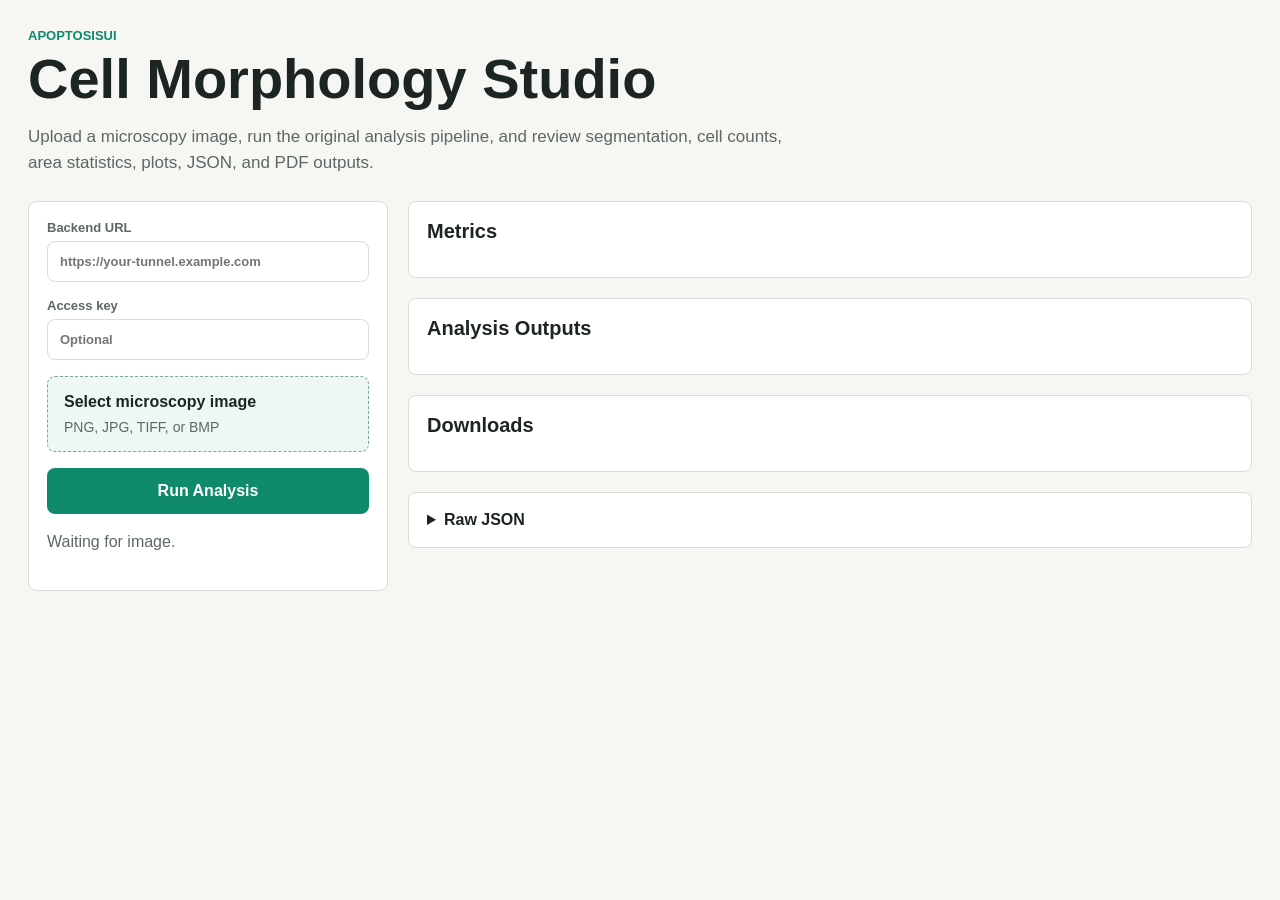
==== frontend/index.html @ d19f9594 "Add hybrid FastAPI web frontend" ====
<!doctype html>
<html lang="en">
  <head>
    <meta charset="utf-8" />
    <meta name="viewport" content="width=device-width, initial-scale=1" />
    <title>Cell Morphology Studio</title>
    <link rel="stylesheet" href="./styles.css" />
  </head>
  <body>
    <main class="shell">
      <section class="intro">
        <p class="eyebrow">ApoptosisUI</p>
        <h1>Cell Morphology Studio</h1>
        <p class="lead">
          Upload a microscopy image, run the original analysis pipeline, and review segmentation, cell counts, area
          statistics, plots, JSON, and PDF outputs.
        </p>
      </section>

      <section class="workspace">
        <aside class="controls">
          <label class="field">
            <span>Backend URL</span>
            <input id="apiBaseInput" type="url" placeholder="https://your-tunnel.example.com" />
          </label>

          <label class="field">
            <span>Access key</span>
            <input id="apiKeyInput" type="password" placeholder="Optional" />
          </label>

          <label class="upload" for="imageInput">
            <span class="upload-title">Select microscopy image</span>
            <span id="fileName">PNG, JPG, TIFF, or BMP</span>
            <input id="imageInput" type="file" accept=".png,.jpg,.jpeg,.tif,.tiff,.bmp,image/*" />
          </label>

          <button id="runButton" type="button">Run Analysis</button>
          <p id="statusText" class="status">Waiting for image.</p>
        </aside>

        <section class="results">
          <div class="summary">
            <h2>Metrics</h2>
            <div id="metricsGrid" class="metrics-grid"></div>
          </div>

          <div class="output-section">
            <h2>Analysis Outputs</h2>
            <div id="gallery" class="gallery"></div>
          </div>

          <div class="output-section">
            <h2>Downloads</h2>
            <div id="downloads" class="downloads"></div>
          </div>

          <details class="raw-json">
            <summary>Raw JSON</summary>
            <pre id="jsonOutput">{}</pre>
          </details>
        </section>
      </section>
    </main>

    <script src="./app.js"></script>
  </body>
</html>
---- frontend/styles.css ----
:root {
  color-scheme: light;
  --bg: #f6f7f3;
  --ink: #1d2522;
  --muted: #5c6863;
  --line: #d7ded8;
  --panel: #ffffff;
  --accent: #0f8a6a;
  --accent-strong: #0b6a52;
  --warn: #b42318;
}

* {
  box-sizing: border-box;
}

body {
  margin: 0;
  background: var(--bg);
  color: var(--ink);
  font-family: Arial, Helvetica, sans-serif;
}

button,
input {
  font: inherit;
}

.shell {
  width: min(1440px, 100%);
  margin: 0 auto;
  padding: 28px;
}

.intro {
  margin-bottom: 24px;
}

.eyebrow {
  margin: 0 0 8px;
  color: var(--accent);
  font-size: 13px;
  font-weight: 700;
  letter-spacing: 0;
  text-transform: uppercase;
}

h1,
h2 {
  margin: 0;
}

h1 {
  font-size: clamp(32px, 5vw, 56px);
  line-height: 1;
}

h2 {
  font-size: 20px;
}

.lead {
  max-width: 760px;
  color: var(--muted);
  font-size: 17px;
  line-height: 1.55;
}

.workspace {
  display: grid;
  grid-template-columns: minmax(280px, 360px) 1fr;
  gap: 20px;
  align-items: start;
}

.controls,
.summary,
.output-section,
.raw-json {
  background: var(--panel);
  border: 1px solid var(--line);
  border-radius: 8px;
}

.controls {
  position: sticky;
  top: 20px;
  display: grid;
  gap: 16px;
  padding: 18px;
}

.field {
  display: grid;
  gap: 6px;
  color: var(--muted);
  font-size: 13px;
  font-weight: 700;
}

.field input {
  width: 100%;
  border: 1px solid var(--line);
  border-radius: 8px;
  padding: 12px;
  color: var(--ink);
}

.upload {
  display: grid;
  gap: 8px;
  border: 1px dashed #7ba996;
  border-radius: 8px;
  padding: 16px;
  background: #eef7f2;
  cursor: pointer;
}

.upload-title {
  color: var(--ink);
  font-weight: 700;
}

#fileName {
  color: var(--muted);
  font-size: 14px;
  overflow-wrap: anywhere;
}

.upload input {
  display: none;
}

#runButton {
  min-height: 46px;
  border: 0;
  border-radius: 8px;
  background: var(--accent);
  color: #ffffff;
  font-weight: 700;
  cursor: pointer;
}

#runButton:disabled {
  cursor: wait;
  opacity: 0.65;
}

.status {
  min-height: 42px;
  margin: 0;
  color: var(--muted);
  line-height: 1.45;
}

.status.error {
  color: var(--warn);
}

.results {
  display: grid;
  gap: 20px;
}

.summary,
.output-section,
.raw-json {
  padding: 18px;
}

.metrics-grid {
  display: grid;
  grid-template-columns: repeat(4, minmax(150px, 1fr));
  gap: 12px;
  margin-top: 16px;
}

.metric {
  min-height: 88px;
  border: 1px solid var(--line);
  border-radius: 8px;
  padding: 12px;
  background: #fbfcfa;
}

.metric span {
  display: block;
  color: var(--muted);
  font-size: 13px;
}

.metric strong {
  display: block;
  margin-top: 8px;
  font-size: 22px;
  overflow-wrap: anywhere;
}

.gallery {
  display: grid;
  grid-template-columns: repeat(2, minmax(240px, 1fr));
  gap: 16px;
  margin-top: 16px;
}

.image-card {
  border: 1px solid var(--line);
  border-radius: 8px;
  overflow: hidden;
  background: #0f1513;
}

.image-card img {
  display: block;
  width: 100%;
  aspect-ratio: 4 / 3;
  object-fit: contain;
  background: #0f1513;
}

.image-card p {
  margin: 0;
  padding: 10px 12px;
  background: #ffffff;
  color: var(--ink);
  font-weight: 700;
}

.downloads {
  display: flex;
  flex-wrap: wrap;
  gap: 10px;
  margin-top: 16px;
}

.downloads a {
  border-radius: 8px;
  padding: 10px 12px;
  background: #e6f2ed;
  color: var(--accent-strong);
  font-weight: 700;
  text-decoration: none;
}

.raw-json summary {
  cursor: pointer;
  font-weight: 700;
}

pre {
  max-height: 420px;
  overflow: auto;
  border-radius: 8px;
  padding: 14px;
  background: #111816;
  color: #e7f4ef;
  white-space: pre-wrap;
}

@media (max-width: 980px) {
  .shell {
    padding: 18px;
  }

  .workspace {
    grid-template-columns: 1fr;
  }

  .controls {
    position: static;
  }

  .metrics-grid,
  .gallery {
    grid-template-columns: 1fr;
  }
}
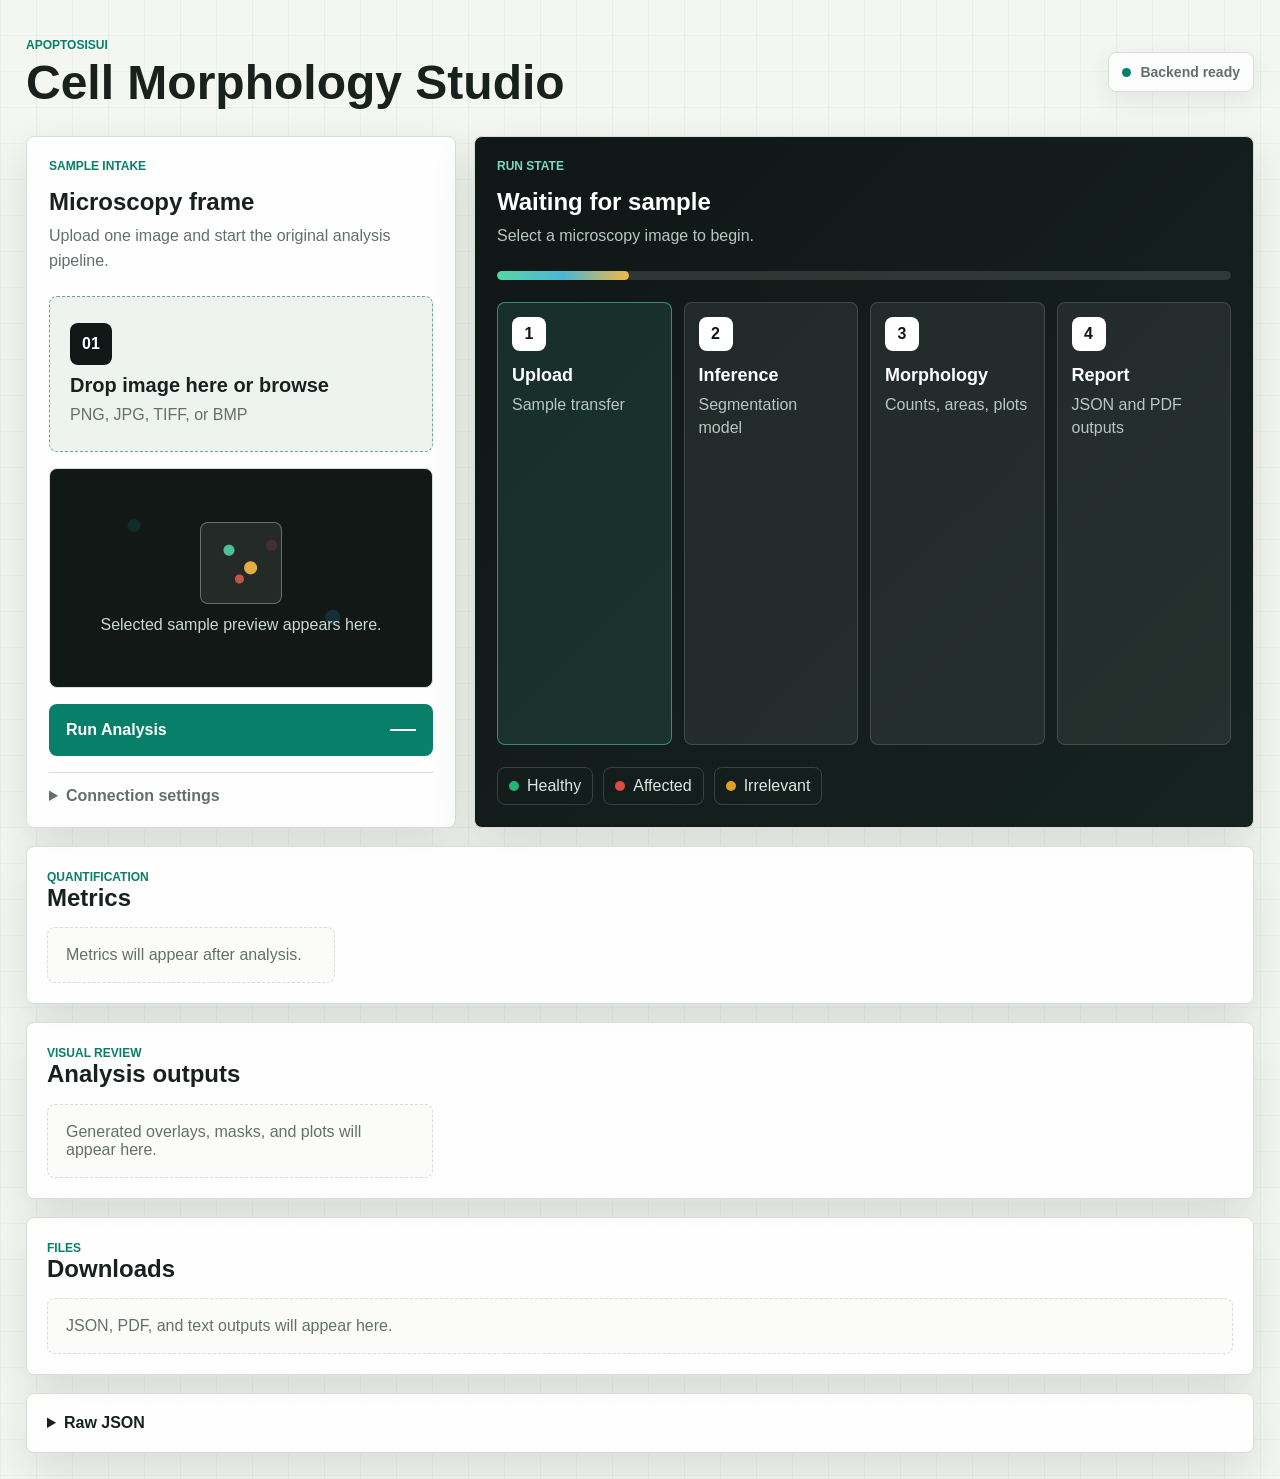
==== commit 0f287624: "Polish analysis web interface" ====
--- a/frontend/index.html
+++ b/frontend/index.html
@@ -7,59 +7,150 @@
     <link rel="stylesheet" href="./styles.css" />
   </head>
   <body>
-    <main class="shell">
-      <section class="intro">
-        <p class="eyebrow">ApoptosisUI</p>
-        <h1>Cell Morphology Studio</h1>
-        <p class="lead">
-          Upload a microscopy image, run the original analysis pipeline, and review segmentation, cell counts, area
-          statistics, plots, JSON, and PDF outputs.
-        </p>
+    <main class="app-shell">
+      <header class="topbar">
+        <div>
+          <p class="eyebrow">ApoptosisUI</p>
+          <h1>Cell Morphology Studio</h1>
+        </div>
+        <div class="system-pill">
+          <span class="pulse-dot"></span>
+          <span id="systemState">Backend ready</span>
+        </div>
+      </header>
+
+      <section class="analysis-board">
+        <section class="intake-panel">
+          <div class="panel-heading">
+            <span class="section-kicker">Sample intake</span>
+            <h2>Microscopy frame</h2>
+            <p>Upload one image and start the original analysis pipeline.</p>
+          </div>
+
+          <label class="upload-zone" id="dropZone" for="imageInput">
+            <input id="imageInput" type="file" accept=".png,.jpg,.jpeg,.tif,.tiff,.bmp,image/*" />
+            <span class="upload-mark">01</span>
+            <span class="upload-title">Drop image here or browse</span>
+            <span id="fileName" class="upload-detail">PNG, JPG, TIFF, or BMP</span>
+          </label>
+
+          <div class="preview-frame" id="previewFrame">
+            <img id="previewImage" alt="Selected microscopy preview" />
+            <div class="preview-empty" id="previewEmpty">
+              <span></span>
+              <p>Selected sample preview appears here.</p>
+            </div>
+          </div>
+
+          <button id="runButton" class="primary-action" type="button">
+            <span>Run Analysis</span>
+            <i></i>
+          </button>
+
+          <details class="connection-settings">
+            <summary>Connection settings</summary>
+            <label class="field">
+              <span>Backend URL</span>
+              <input id="apiBaseInput" type="url" placeholder="https://your-backend.example.com" />
+            </label>
+            <label class="field">
+              <span>Access key</span>
+              <input id="apiKeyInput" type="password" placeholder="Optional" />
+            </label>
+          </details>
+        </section>
+
+        <section class="run-panel">
+          <div class="panel-heading">
+            <span class="section-kicker">Run state</span>
+            <h2 id="runTitle">Waiting for sample</h2>
+            <p id="statusText" class="status">Select a microscopy image to begin.</p>
+          </div>
+
+          <div class="progress-shell" aria-hidden="true">
+            <div id="progressBar" class="progress-bar"></div>
+          </div>
+
+          <div class="pipeline-list">
+            <div class="pipeline-step active">
+              <span>1</span>
+              <div>
+                <strong>Upload</strong>
+                <p>Sample transfer</p>
+              </div>
+            </div>
+            <div class="pipeline-step">
+              <span>2</span>
+              <div>
+                <strong>Inference</strong>
+                <p>Segmentation model</p>
+              </div>
+            </div>
+            <div class="pipeline-step">
+              <span>3</span>
+              <div>
+                <strong>Morphology</strong>
+                <p>Counts, areas, plots</p>
+              </div>
+            </div>
+            <div class="pipeline-step">
+              <span>4</span>
+              <div>
+                <strong>Report</strong>
+                <p>JSON and PDF outputs</p>
+              </div>
+            </div>
+          </div>
+
+          <div class="class-legend">
+            <span><i class="healthy"></i>Healthy</span>
+            <span><i class="affected"></i>Affected</span>
+            <span><i class="irrelevant"></i>Irrelevant</span>
+          </div>
+        </section>
       </section>
 
-      <section class="workspace">
-        <aside class="controls">
-          <label class="field">
-            <span>Backend URL</span>
-            <input id="apiBaseInput" type="url" placeholder="https://your-tunnel.example.com" />
-          </label>
+      <section class="results-area">
+        <section class="summary result-panel">
+          <div class="section-row">
+            <div>
+              <span class="section-kicker">Quantification</span>
+              <h2>Metrics</h2>
+            </div>
+          </div>
+          <div id="metricsGrid" class="metrics-grid">
+            <div class="empty-state">Metrics will appear after analysis.</div>
+          </div>
+        </section>
 
-          <label class="field">
-            <span>Access key</span>
-            <input id="apiKeyInput" type="password" placeholder="Optional" />
-          </label>
+        <section class="output-section result-panel">
+          <div class="section-row">
+            <div>
+              <span class="section-kicker">Visual review</span>
+              <h2>Analysis outputs</h2>
+            </div>
+          </div>
+          <div id="gallery" class="gallery">
+            <div class="empty-state">Generated overlays, masks, and plots will appear here.</div>
+          </div>
+        </section>
 
-          <label class="upload" for="imageInput">
-            <span class="upload-title">Select microscopy image</span>
-            <span id="fileName">PNG, JPG, TIFF, or BMP</span>
-            <input id="imageInput" type="file" accept=".png,.jpg,.jpeg,.tif,.tiff,.bmp,image/*" />
-          </label>
+        <section class="output-section result-panel">
+          <div class="section-row">
+            <div>
+              <span class="section-kicker">Files</span>
+              <h2>Downloads</h2>
+            </div>
+          </div>
+          <div id="downloads" class="downloads">
+            <div class="empty-state">JSON, PDF, and text outputs will appear here.</div>
+          </div>
+        </section>
 
-          <button id="runButton" type="button">Run Analysis</button>
-          <p id="statusText" class="status">Waiting for image.</p>
-        </aside>
-
-        <section class="results">
-          <div class="summary">
-            <h2>Metrics</h2>
-            <div id="metricsGrid" class="metrics-grid"></div>
-          </div>
-
-          <div class="output-section">
-            <h2>Analysis Outputs</h2>
-            <div id="gallery" class="gallery"></div>
-          </div>
-
-          <div class="output-section">
-            <h2>Downloads</h2>
-            <div id="downloads" class="downloads"></div>
-          </div>
-
-          <details class="raw-json">
-            <summary>Raw JSON</summary>
-            <pre id="jsonOutput">{}</pre>
-          </details>
-        </section>
+        <details class="raw-json result-panel">
+          <summary>Raw JSON</summary>
+          <pre id="jsonOutput">{}</pre>
+        </details>
       </section>
     </main>
 
--- a/frontend/styles.css
+++ b/frontend/styles.css
@@ -1,22 +1,35 @@
 :root {
   color-scheme: light;
-  --bg: #f6f7f3;
-  --ink: #1d2522;
-  --muted: #5c6863;
-  --line: #d7ded8;
-  --panel: #ffffff;
-  --accent: #0f8a6a;
-  --accent-strong: #0b6a52;
-  --warn: #b42318;
+  --bg: #f4f6f2;
+  --surface: #ffffff;
+  --surface-soft: #eef3f0;
+  --ink: #18211e;
+  --muted: #637069;
+  --line: #d6ded8;
+  --accent: #087f68;
+  --accent-strong: #075f4f;
+  --cyan: #1589a6;
+  --red: #c53a31;
+  --amber: #c48717;
+  --dark: #101716;
+  --shadow: 0 18px 45px rgba(24, 33, 30, 0.12);
 }
 
 * {
   box-sizing: border-box;
 }
 
+html {
+  min-width: 320px;
+}
+
 body {
   margin: 0;
-  background: var(--bg);
+  background:
+    linear-gradient(90deg, rgba(8, 127, 104, 0.05) 1px, transparent 1px),
+    linear-gradient(0deg, rgba(21, 137, 166, 0.04) 1px, transparent 1px),
+    var(--bg);
+  background-size: 36px 36px;
   color: var(--ink);
   font-family: Arial, Helvetica, sans-serif;
 }
@@ -26,76 +39,282 @@
   font: inherit;
 }
 
-.shell {
-  width: min(1440px, 100%);
+.app-shell {
+  width: min(1480px, 100%);
   margin: 0 auto;
-  padding: 28px;
-}
-
-.intro {
-  margin-bottom: 24px;
-}
-
-.eyebrow {
-  margin: 0 0 8px;
+  padding: 26px;
+}
+
+.topbar {
+  display: flex;
+  min-height: 92px;
+  align-items: center;
+  justify-content: space-between;
+  gap: 18px;
+  margin-bottom: 18px;
+}
+
+.eyebrow,
+.section-kicker {
+  margin: 0 0 7px;
   color: var(--accent);
-  font-size: 13px;
-  font-weight: 700;
+  font-size: 12px;
+  font-weight: 800;
   letter-spacing: 0;
   text-transform: uppercase;
 }
 
 h1,
+h2,
+p {
+  margin: 0;
+}
+
+h1 {
+  font-size: 48px;
+  line-height: 1;
+}
+
 h2 {
-  margin: 0;
-}
-
-h1 {
-  font-size: clamp(32px, 5vw, 56px);
-  line-height: 1;
-}
-
-h2 {
+  font-size: 24px;
+  line-height: 1.1;
+}
+
+.system-pill {
+  display: inline-flex;
+  align-items: center;
+  gap: 9px;
+  border: 1px solid var(--line);
+  border-radius: 8px;
+  padding: 11px 13px;
+  background: rgba(255, 255, 255, 0.84);
+  box-shadow: 0 8px 26px rgba(24, 33, 30, 0.08);
+  color: var(--muted);
+  font-size: 14px;
+  font-weight: 700;
+}
+
+.pulse-dot {
+  width: 9px;
+  height: 9px;
+  border-radius: 999px;
+  background: var(--accent);
+  box-shadow: 0 0 0 0 rgba(8, 127, 104, 0.55);
+  animation: pulse 1.8s infinite;
+}
+
+.analysis-board {
+  display: grid;
+  grid-template-columns: minmax(340px, 430px) 1fr;
+  gap: 18px;
+  align-items: stretch;
+}
+
+.intake-panel,
+.run-panel,
+.result-panel {
+  border: 1px solid var(--line);
+  border-radius: 8px;
+  background: rgba(255, 255, 255, 0.92);
+  box-shadow: var(--shadow);
+}
+
+.intake-panel,
+.run-panel {
+  min-height: 560px;
+  padding: 22px;
+}
+
+.panel-heading {
+  display: grid;
+  gap: 9px;
+}
+
+.panel-heading p,
+.status {
+  color: var(--muted);
+  line-height: 1.55;
+}
+
+.upload-zone {
+  position: relative;
+  display: grid;
+  min-height: 156px;
+  align-content: center;
+  gap: 9px;
+  margin-top: 22px;
+  border: 1px dashed #69a995;
+  border-radius: 8px;
+  padding: 20px;
+  background: var(--surface-soft);
+  cursor: pointer;
+  overflow: hidden;
+  transition: transform 180ms ease, border-color 180ms ease, background 180ms ease;
+}
+
+.upload-zone::after {
+  content: "";
+  position: absolute;
+  inset: auto 0 0;
+  height: 4px;
+  background: linear-gradient(90deg, var(--accent), var(--cyan), var(--amber), var(--red));
+  transform: translateX(-100%);
+  transition: transform 300ms ease;
+}
+
+.upload-zone:hover,
+.upload-zone.dragging {
+  transform: translateY(-2px);
+  border-color: var(--accent);
+  background: #e7f5ef;
+}
+
+.upload-zone:hover::after,
+.upload-zone.dragging::after {
+  transform: translateX(0);
+}
+
+.upload-zone input {
+  display: none;
+}
+
+.upload-mark {
+  display: inline-flex;
+  width: 42px;
+  height: 42px;
+  align-items: center;
+  justify-content: center;
+  border-radius: 8px;
+  background: var(--dark);
+  color: #ffffff;
+  font-weight: 800;
+}
+
+.upload-title {
   font-size: 20px;
-}
-
-.lead {
-  max-width: 760px;
+  font-weight: 800;
+}
+
+.upload-detail {
   color: var(--muted);
-  font-size: 17px;
-  line-height: 1.55;
-}
-
-.workspace {
-  display: grid;
-  grid-template-columns: minmax(280px, 360px) 1fr;
-  gap: 20px;
-  align-items: start;
-}
-
-.controls,
-.summary,
-.output-section,
-.raw-json {
-  background: var(--panel);
+  overflow-wrap: anywhere;
+}
+
+.preview-frame {
+  position: relative;
+  display: grid;
+  min-height: 220px;
+  margin-top: 16px;
   border: 1px solid var(--line);
   border-radius: 8px;
-}
-
-.controls {
-  position: sticky;
-  top: 20px;
-  display: grid;
-  gap: 16px;
+  background:
+    radial-gradient(circle at 22% 26%, rgba(8, 127, 104, 0.2) 0 6px, transparent 7px),
+    radial-gradient(circle at 58% 35%, rgba(197, 58, 49, 0.2) 0 5px, transparent 6px),
+    radial-gradient(circle at 74% 68%, rgba(21, 137, 166, 0.22) 0 7px, transparent 8px),
+    #111816;
+  overflow: hidden;
+}
+
+.preview-frame img {
+  display: none;
+  width: 100%;
+  height: 100%;
+  min-height: 220px;
+  object-fit: contain;
+  background: #111816;
+}
+
+.preview-frame.has-image img {
+  display: block;
+}
+
+.preview-frame.has-image .preview-empty {
+  display: none;
+}
+
+.preview-empty {
+  display: grid;
+  place-items: center;
+  align-content: center;
+  gap: 12px;
   padding: 18px;
+  color: #cbd8d3;
+  text-align: center;
+}
+
+.preview-empty span {
+  width: 82px;
+  height: 82px;
+  border: 1px solid rgba(255, 255, 255, 0.32);
+  border-radius: 8px;
+  background:
+    radial-gradient(circle at 35% 34%, rgba(82, 207, 165, 0.9) 0 5px, transparent 6px),
+    radial-gradient(circle at 62% 56%, rgba(246, 188, 73, 0.9) 0 6px, transparent 7px),
+    radial-gradient(circle at 48% 70%, rgba(239, 92, 81, 0.8) 0 4px, transparent 5px),
+    rgba(255, 255, 255, 0.08);
+}
+
+.primary-action {
+  position: relative;
+  display: flex;
+  width: 100%;
+  min-height: 52px;
+  align-items: center;
+  justify-content: space-between;
+  gap: 12px;
+  margin-top: 16px;
+  border: 0;
+  border-radius: 8px;
+  padding: 0 17px;
+  background: var(--accent);
+  color: #ffffff;
+  font-weight: 800;
+  cursor: pointer;
+  overflow: hidden;
+  transition: transform 160ms ease, background 160ms ease;
+}
+
+.primary-action i {
+  width: 26px;
+  height: 2px;
+  background: #ffffff;
+  transform-origin: right center;
+  transition: transform 180ms ease;
+}
+
+.primary-action:hover {
+  transform: translateY(-1px);
+  background: var(--accent-strong);
+}
+
+.primary-action:hover i {
+  transform: scaleX(1.35);
+}
+
+.primary-action:disabled {
+  cursor: wait;
+  opacity: 0.72;
+}
+
+.connection-settings {
+  margin-top: 16px;
+  border-top: 1px solid var(--line);
+  padding-top: 14px;
+}
+
+.connection-settings summary {
+  cursor: pointer;
+  color: var(--muted);
+  font-weight: 800;
 }
 
 .field {
   display: grid;
   gap: 6px;
+  margin-top: 12px;
   color: var(--muted);
   font-size: 13px;
-  font-weight: 700;
+  font-weight: 800;
 }
 
 .field input {
@@ -106,66 +325,155 @@
   color: var(--ink);
 }
 
-.upload {
-  display: grid;
+.run-panel {
+  display: grid;
+  grid-template-rows: auto auto 1fr auto;
+  gap: 22px;
+  background:
+    linear-gradient(135deg, rgba(16, 23, 22, 0.96), rgba(22, 35, 32, 0.96)),
+    #101716;
+  color: #ffffff;
+}
+
+.run-panel .section-kicker {
+  color: #79d9bd;
+}
+
+.run-panel .panel-heading p,
+.run-panel .status {
+  color: #b8c7c1;
+}
+
+.progress-shell {
+  height: 9px;
+  border-radius: 999px;
+  background: rgba(255, 255, 255, 0.12);
+  overflow: hidden;
+}
+
+.progress-bar {
+  width: 18%;
+  height: 100%;
+  border-radius: inherit;
+  background: linear-gradient(90deg, #55d6a9, #4db6d2, #f3b744);
+  transition: width 400ms ease;
+}
+
+body.is-processing .progress-bar {
+  width: 100%;
+  animation: progressFlow 1.4s ease-in-out infinite;
+}
+
+.pipeline-list {
+  display: grid;
+  grid-template-columns: repeat(4, minmax(120px, 1fr));
+  gap: 12px;
+}
+
+.pipeline-step {
+  min-height: 150px;
+  border: 1px solid rgba(255, 255, 255, 0.14);
+  border-radius: 8px;
+  padding: 14px;
+  background: rgba(255, 255, 255, 0.07);
+  transition: transform 180ms ease, border-color 180ms ease, background 180ms ease;
+}
+
+.pipeline-step.active,
+body.is-processing .pipeline-step {
+  border-color: rgba(85, 214, 169, 0.55);
+  background: rgba(85, 214, 169, 0.12);
+}
+
+body.is-processing .pipeline-step {
+  animation: stepFloat 1.8s ease-in-out infinite;
+}
+
+body.is-processing .pipeline-step:nth-child(2) {
+  animation-delay: 130ms;
+}
+
+body.is-processing .pipeline-step:nth-child(3) {
+  animation-delay: 260ms;
+}
+
+body.is-processing .pipeline-step:nth-child(4) {
+  animation-delay: 390ms;
+}
+
+.pipeline-step span {
+  display: inline-flex;
+  width: 34px;
+  height: 34px;
+  align-items: center;
+  justify-content: center;
+  border-radius: 8px;
+  background: #ffffff;
+  color: var(--dark);
+  font-weight: 900;
+}
+
+.pipeline-step strong {
+  display: block;
+  margin-top: 14px;
+  font-size: 18px;
+}
+
+.pipeline-step p {
+  margin-top: 7px;
+  color: #b8c7c1;
+  line-height: 1.45;
+}
+
+.class-legend {
+  display: flex;
+  flex-wrap: wrap;
+  gap: 10px;
+}
+
+.class-legend span {
+  display: inline-flex;
+  align-items: center;
   gap: 8px;
-  border: 1px dashed #7ba996;
-  border-radius: 8px;
-  padding: 16px;
-  background: #eef7f2;
-  cursor: pointer;
-}
-
-.upload-title {
-  color: var(--ink);
-  font-weight: 700;
-}
-
-#fileName {
-  color: var(--muted);
-  font-size: 14px;
-  overflow-wrap: anywhere;
-}
-
-.upload input {
-  display: none;
-}
-
-#runButton {
-  min-height: 46px;
-  border: 0;
-  border-radius: 8px;
-  background: var(--accent);
-  color: #ffffff;
-  font-weight: 700;
-  cursor: pointer;
-}
-
-#runButton:disabled {
-  cursor: wait;
-  opacity: 0.65;
-}
-
-.status {
-  min-height: 42px;
-  margin: 0;
-  color: var(--muted);
-  line-height: 1.45;
-}
-
-.status.error {
-  color: var(--warn);
-}
-
-.results {
-  display: grid;
-  gap: 20px;
-}
-
-.summary,
-.output-section,
-.raw-json {
-  padding: 18px;
+  border: 1px solid rgba(255, 255, 255, 0.16);
+  border-radius: 8px;
+  padding: 9px 11px;
+  color: #dbe8e3;
+}
+
+.class-legend i {
+  width: 10px;
+  height: 10px;
+  border-radius: 999px;
+}
+
+.healthy {
+  background: #22b573;
+}
+
+.affected {
+  background: #dd4a42;
+}
+
+.irrelevant {
+  background: #e0a12a;
+}
+
+.results-area {
+  display: grid;
+  gap: 18px;
+  margin-top: 18px;
+}
+
+.result-panel {
+  padding: 20px;
+}
+
+.section-row {
+  display: flex;
+  align-items: center;
+  justify-content: space-between;
+  gap: 16px;
 }
 
 .metrics-grid {
@@ -176,30 +484,33 @@
 }
 
 .metric {
-  min-height: 88px;
+  min-height: 98px;
   border: 1px solid var(--line);
   border-radius: 8px;
-  padding: 12px;
+  padding: 13px;
   background: #fbfcfa;
+  transform: translateY(0);
+  animation: riseIn 260ms ease both;
 }
 
 .metric span {
   display: block;
   color: var(--muted);
   font-size: 13px;
+  font-weight: 800;
 }
 
 .metric strong {
   display: block;
-  margin-top: 8px;
-  font-size: 22px;
+  margin-top: 10px;
+  font-size: 25px;
   overflow-wrap: anywhere;
 }
 
 .gallery {
   display: grid;
-  grid-template-columns: repeat(2, minmax(240px, 1fr));
-  gap: 16px;
+  grid-template-columns: repeat(3, minmax(240px, 1fr));
+  gap: 14px;
   margin-top: 16px;
 }
 
@@ -207,7 +518,8 @@
   border: 1px solid var(--line);
   border-radius: 8px;
   overflow: hidden;
-  background: #0f1513;
+  background: #101716;
+  animation: riseIn 260ms ease both;
 }
 
 .image-card img {
@@ -215,15 +527,20 @@
   width: 100%;
   aspect-ratio: 4 / 3;
   object-fit: contain;
-  background: #0f1513;
+  background: #101716;
+  transition: transform 220ms ease;
+}
+
+.image-card:hover img {
+  transform: scale(1.018);
 }
 
 .image-card p {
   margin: 0;
-  padding: 10px 12px;
+  padding: 11px 12px;
   background: #ffffff;
   color: var(--ink);
-  font-weight: 700;
+  font-weight: 800;
 }
 
 .downloads {
@@ -235,16 +552,22 @@
 
 .downloads a {
   border-radius: 8px;
-  padding: 10px 12px;
-  background: #e6f2ed;
+  padding: 11px 13px;
+  background: #e5f2ed;
   color: var(--accent-strong);
-  font-weight: 700;
+  font-weight: 800;
   text-decoration: none;
+  transition: transform 160ms ease, background 160ms ease;
+}
+
+.downloads a:hover {
+  transform: translateY(-1px);
+  background: #d7ebe3;
 }
 
 .raw-json summary {
   cursor: pointer;
-  font-weight: 700;
+  font-weight: 800;
 }
 
 pre {
@@ -257,21 +580,95 @@
   white-space: pre-wrap;
 }
 
-@media (max-width: 980px) {
-  .shell {
-    padding: 18px;
-  }
-
-  .workspace {
-    grid-template-columns: 1fr;
-  }
-
-  .controls {
-    position: static;
-  }
-
+.empty-state {
+  width: 100%;
+  border: 1px dashed var(--line);
+  border-radius: 8px;
+  padding: 18px;
+  color: var(--muted);
+  background: #fbfcfa;
+}
+
+@keyframes pulse {
+  70% {
+    box-shadow: 0 0 0 10px rgba(8, 127, 104, 0);
+  }
+
+  100% {
+    box-shadow: 0 0 0 0 rgba(8, 127, 104, 0);
+  }
+}
+
+@keyframes progressFlow {
+  0%,
+  100% {
+    transform: translateX(-70%);
+  }
+
+  50% {
+    transform: translateX(0);
+  }
+}
+
+@keyframes stepFloat {
+  0%,
+  100% {
+    transform: translateY(0);
+  }
+
+  50% {
+    transform: translateY(-4px);
+  }
+}
+
+@keyframes riseIn {
+  from {
+    opacity: 0;
+    transform: translateY(8px);
+  }
+
+  to {
+    opacity: 1;
+    transform: translateY(0);
+  }
+}
+
+@media (max-width: 1160px) {
+  .analysis-board,
+  .pipeline-list {
+    grid-template-columns: 1fr 1fr;
+  }
+
+  .metrics-grid,
+  .gallery {
+    grid-template-columns: repeat(2, minmax(220px, 1fr));
+  }
+}
+
+@media (max-width: 760px) {
+  .app-shell {
+    padding: 16px;
+  }
+
+  .topbar,
+  .analysis-board,
+  .pipeline-list,
   .metrics-grid,
   .gallery {
     grid-template-columns: 1fr;
   }
-}
+
+  .topbar {
+    display: grid;
+  }
+
+  h1 {
+    font-size: 36px;
+  }
+
+  .intake-panel,
+  .run-panel {
+    min-height: auto;
+    padding: 16px;
+  }
+}
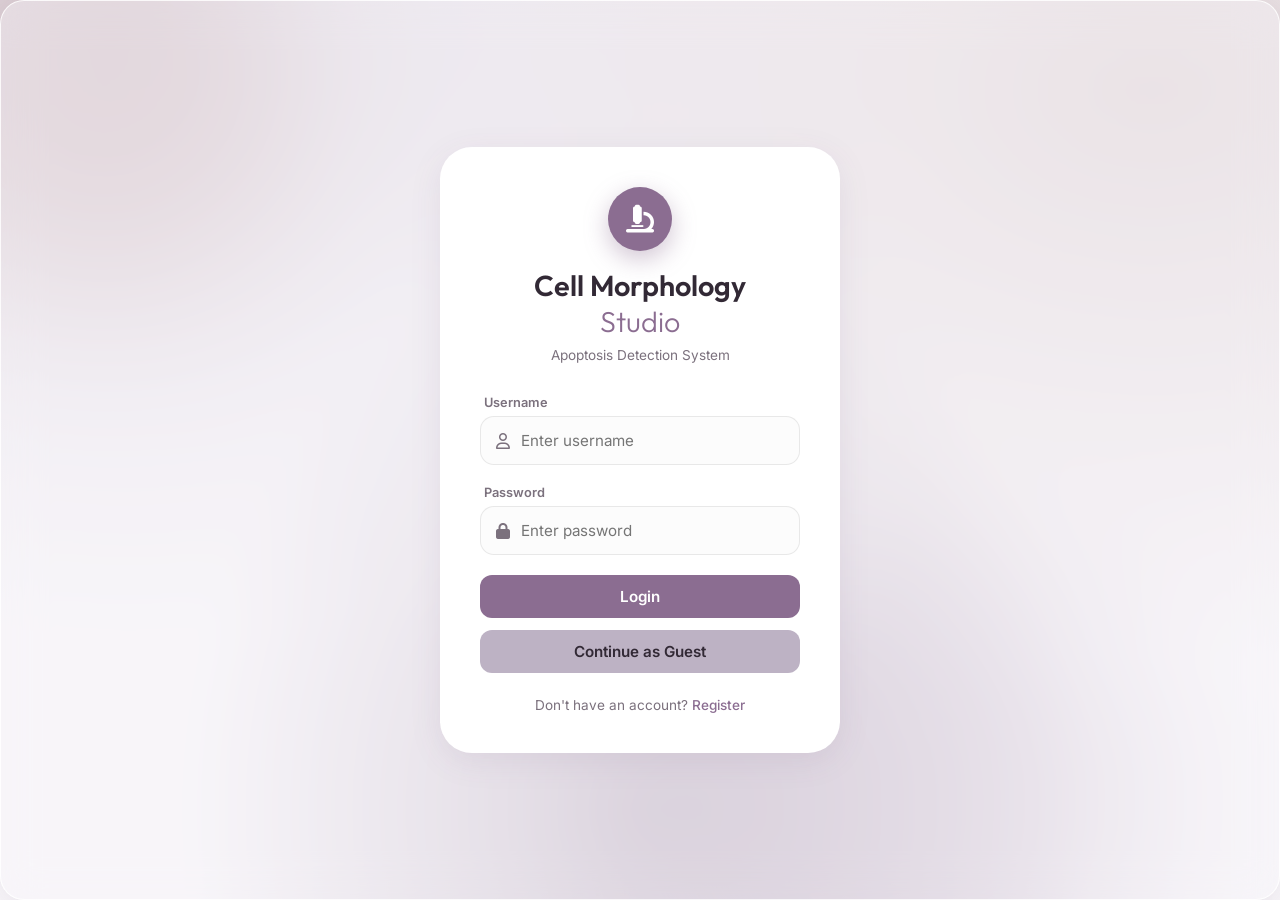
==== commit 68f2aa65: "Activate custom WebUI design" ====
--- a/frontend/index.html
+++ b/frontend/index.html
@@ -1,159 +1,991 @@
-<!doctype html>
+﻿<!DOCTYPE html>
 <html lang="en">
-  <head>
-    <meta charset="utf-8" />
-    <meta name="viewport" content="width=device-width, initial-scale=1" />
+<head>
+    <meta charset="UTF-8">
+    <meta name="viewport" content="width=device-width, initial-scale=1.0">
     <title>Cell Morphology Studio</title>
-    <link rel="stylesheet" href="./styles.css" />
-  </head>
-  <body>
-    <main class="app-shell">
-      <header class="topbar">
-        <div>
-          <p class="eyebrow">ApoptosisUI</p>
-          <h1>Cell Morphology Studio</h1>
+    
+    <!-- Fonts and Icons -->
+    <link rel="preconnect" href="https://fonts.googleapis.com">
+    <link rel="preconnect" href="https://fonts.gstatic.com" crossorigin>
+    <link href="https://fonts.googleapis.com/css2?family=Outfit:wght@300;400;500;600;700&family=Inter:wght@300;400;500;600&display=swap" rel="stylesheet">
+    <link rel="stylesheet" href="https://cdnjs.cloudflare.com/ajax/libs/font-awesome/6.4.0/css/all.min.css">
+    
+    <!-- Styles -->
+    <style>
+:root {
+    /* Color Palette - Pastel & Soft */
+    --bg-main: #f8f6f9;
+    --text-main: #322935;
+    --text-muted: #7b717d;
+    --primary: #8b6d91;
+    --primary-hover: #7a5d80;
+    --secondary: #bdb2c4;
+    --accent: #b78d8d;
+    
+    /* Status Colors */
+    --healthy: #4ade80;
+    --affected: #f87171;
+    --irrelevant: #fbbf24;
+
+    /* Glass Panels */
+    --glass-bg: rgba(255, 255, 255, 0.6);
+    --glass-border: rgba(255, 255, 255, 0.8);
+    --glass-shadow: 0 8px 32px 0 rgba(107, 78, 113, 0.1);
+    
+    /* Typography */
+    --font-heading: 'Outfit', sans-serif;
+    --font-body: 'Inter', sans-serif;
+}
+
+* {
+    box-sizing: border-box;
+    margin: 0;
+    padding: 0;
+    font-family: var(--font-body);
+}
+
+body {
+    background-color: var(--bg-main);
+    color: var(--text-main);
+    min-height: 100vh;
+    overflow-x: hidden;
+    position: relative;
+    /* Soft mesh gradient background */
+    background-image: 
+        radial-gradient(at 10% 0%, rgba(189, 178, 196, 0.4) 0px, transparent 50%),
+        radial-gradient(at 90% 10%, rgba(159, 123, 123, 0.25) 0px, transparent 50%),
+        radial-gradient(at 50% 90%, rgba(107, 78, 113, 0.3) 0px, transparent 50%);
+    background-attachment: fixed;
+}
+
+/* 
+=============================
+  AMBIENT & MOUSE EFFECTS 
+=============================
+*/
+.cursor-glow {
+    position: fixed;
+    top: 50%;
+    left: 50%;
+    width: 600px;
+    height: 600px;
+    background: radial-gradient(circle, rgba(255,255,255,0.7) 0%, rgba(255,255,255,0) 70%);
+    border-radius: 50%;
+    transform: translate(-50%, -50%);
+    pointer-events: none;
+    z-index: 0;
+    transition: width 0.3s, height 0.3s;
+    mix-blend-mode: overlay;
+    opacity: 0.6;
+}
+
+.ambient-background {
+    position: fixed;
+    top: 0; left: 0; right: 0; bottom: 0;
+    z-index: -1;
+    overflow: hidden;
+    pointer-events: none;
+}
+.blob {
+    position: absolute;
+    filter: blur(80px);
+    border-radius: 50%;
+    animation: float 20s infinite alternate;
+}
+.blob-1 { width: 400px; height: 400px; background: rgba(183, 141, 141, 0.3); top: -100px; left: -100px; animation-delay: 0s; }
+.blob-2 { width: 500px; height: 500px; background: rgba(139, 109, 145, 0.2); bottom: -150px; right: 10%; animation-delay: -5s; }
+.blob-3 { width: 300px; height: 300px; background: rgba(189, 178, 196, 0.4); top: 30%; left: 40%; animation-delay: -10s; }
+
+@keyframes float {
+    0% { transform: translate(0, 0) scale(1); }
+    100% { transform: translate(100px, 50px) scale(1.1); }
+}
+
+/* 
+=============================
+  LAYOUTS
+=============================
+*/
+.app-container {
+    position: relative;
+    width: 100vw;
+    height: 100vh;
+    z-index: 10;
+}
+
+.hidden { display: none !important; }
+
+/* 
+=============================
+  TYPOGRAPHY & UTILS
+=============================
+*/
+h1, h2, h3, h4 { font-family: var(--font-heading); font-weight: 600; }
+a { color: var(--primary); text-decoration: none; font-weight: 500; transition: color 0.2s; }
+a:hover { color: var(--primary-hover); }
+
+.glass-card, .glass-panel {
+    background: var(--glass-bg);
+    backdrop-filter: blur(16px);
+    -webkit-backdrop-filter: blur(16px);
+    border: 1px solid var(--glass-border);
+    border-radius: 24px;
+    box-shadow: var(--glass-shadow);
+}
+
+/* Animations */
+.fade-in-up {
+    animation: fadeInUp 0.6s cubic-bezier(0.16, 1, 0.3, 1) both;
+}
+@keyframes fadeInUp {
+    from { opacity: 0; transform: translateY(20px); }
+    to { opacity: 1; transform: translateY(0); }
+}
+.pulse {
+    animation: heartPulse 2s infinite;
+}
+@keyframes heartPulse {
+    0% { transform: scale(1); }
+    50% { transform: scale(1.05); }
+    100% { transform: scale(1); }
+}
+
+/* Button & Form Base */
+.btn {
+    border: none;
+    padding: 12px 24px;
+    border-radius: 12px;
+    font-size: 0.95rem;
+    font-weight: 600;
+    cursor: pointer;
+    transition: all 0.3s cubic-bezier(0.16, 1, 0.3, 1);
+    display: inline-flex;
+    align-items: center;
+    justify-content: center;
+    gap: 8px;
+}
+.btn:hover { transform: translateY(-2px); box-shadow: 0 6px 16px rgba(0,0,0,0.1); }
+.btn:active { transform: translateY(0); }
+.btn-block { width: 100%; display: flex; margin-bottom: 12px; }
+.btn.disabled { opacity: 0.5; pointer-events: none; }
+
+.btn-primary { background: var(--primary); color: white; }
+.btn-primary:hover { background: var(--primary-hover); }
+.btn-secondary { background: var(--secondary); color: var(--text-main); }
+.btn-secondary:hover { background: #ab9eb4; }
+.btn-success { background: var(--healthy); color: white; }
+.btn-action { background: rgba(255,255,255,0.8); color: var(--text-main); }
+.btn-action:hover { background: white; }
+.btn-row { display: flex; gap: 8px; margin-bottom: 8px; }
+
+/* 
+=============================
+  LOGIN OVERLAY
+=============================
+*/
+.overlay {
+    position: absolute;
+    inset: 0;
+    display: flex;
+    justify-content: center;
+    align-items: center;
+    z-index: 100;
+    background: rgba(248, 246, 249, 0.4);
+    backdrop-filter: blur(20px);
+}
+.login-card {
+    background: #fff;
+    width: 400px;
+    padding: 40px;
+    border-radius: 32px;
+    box-shadow: var(--glass-shadow);
+    text-align: center;
+    transition: transform 0.5s cubic-bezier(0.16, 1, 0.3, 1), opacity 0.5s;
+}
+.login-card .logo-area { margin-bottom: 32px; }
+.icon-wrap {
+    width: 64px; height: 64px;
+    background: var(--primary);
+    color: white;
+    font-size: 28px;
+    border-radius: 50%;
+    display: flex; align-items: center; justify-content: center;
+    margin: 0 auto 16px auto;
+    box-shadow: 0 8px 24px rgba(139, 109, 145, 0.4);
+}
+.login-card h1 { font-size: 1.8rem; color: var(--text-main); margin: 0;}
+.login-card h2 { font-size: 1.8rem; color: var(--primary); font-weight: 300; margin-bottom: 8px; }
+.login-card p { font-size: 0.85rem; color: var(--text-muted); }
+
+.input-group { text-align: left; margin-bottom: 20px; }
+.input-group label { display: block; font-size: 0.8rem; font-weight: 600; color: var(--text-muted); margin-bottom: 6px; padding-left: 4px; }
+.input-wrap {
+    position: relative;
+    display: flex; align-items: center;
+}
+.input-wrap i { position: absolute; left: 16px; color: var(--text-muted); }
+.input-wrap input {
+    width: 100%;
+    padding: 14px 16px 14px 40px;
+    border-radius: 14px;
+    border: 1px solid rgba(0,0,0,0.08);
+    background: #fcfcfc;
+    font-size: 0.95rem;
+    transition: all 0.3s;
+    outline: none;
+    color: var(--text-main);
+}
+.input-wrap input:focus { border-color: var(--primary); box-shadow: 0 0 0 3px rgba(139, 109, 145, 0.1); background: #fff;}
+.links { margin-top: 24px; font-size: 0.9rem; }
+
+/* 
+=============================
+  DASHBOARD LAYOUT
+=============================
+*/
+.dashboard-layout {
+    display: grid;
+    grid-template-columns: 320px 1fr;
+    gap: 24px;
+    padding: 24px;
+    height: 100%;
+    max-width: 1600px;
+    margin: 0 auto;
+}
+
+/* SIDEBAR */
+.sidebar {
+    display: flex;
+    flex-direction: column;
+    gap: 16px;
+    height: 100%;
+    overflow-y: auto;
+    padding-right: 8px; /* scrollbar space */
+}
+.sidebar::-webkit-scrollbar { width: 6px; }
+.sidebar::-webkit-scrollbar-thumb { background: rgba(0,0,0,0.1); border-radius: 10px; }
+
+.sidebar-header h2 { font-size: 1.6rem; color: var(--text-main); margin-bottom: 4px; }
+.sidebar-header p { font-size: 0.85rem; color: var(--text-muted); line-height: 1.4; }
+
+.glass-card { padding: 20px; }
+.glass-card h3 { font-size: 1.1rem; margin-bottom: 16px; color: var(--text-main); }
+
+/* Sidebar: Summary Stats */
+.stats-grid { display: flex; gap: 16px; margin-bottom: 16px; }
+.stat-col { flex: 1; }
+.stat-col .label { display: block; font-size: 0.8rem; color: var(--text-muted); margin-bottom: 4px;}
+.stat-col .value { display: block; font-size: 1.4rem; font-weight: 700; color: var(--primary); font-family: var(--font-heading);}
+
+.progress-wrap { background: rgba(255,255,255,0.6); padding: 12px; border-radius: 12px; }
+.progress-bar { height: 6px; background: rgba(0,0,0,0.05); border-radius: 3px; overflow: hidden; margin-bottom: 6px; }
+.progress-fill { height: 100%; width: 0%; background: var(--primary); transition: width 0.5s cubic-bezier(0.16, 1, 0.3, 1); }
+.progress-text { font-size: 0.75rem; color: var(--text-muted); }
+
+/* Sidebar: Actions */
+.action-group { margin-bottom: 20px; }
+.action-group:last-child { margin-bottom: 0; }
+.group-label { display: block; font-size: 0.7rem; font-weight: 700; color: var(--text-muted); margin-bottom: 8px; letter-spacing: 0.5px; }
+
+/* Sidebar: Distribution */
+.dist-item { margin-bottom: 14px; }
+.dist-item:last-child { margin-bottom: 0; }
+.dist-header { display: flex; justify-content: space-between; font-size: 0.85rem; font-weight: 600; margin-bottom: 6px; }
+.dist-label.healthy { color: var(--healthy); }
+.dist-val.healthy { color: var(--healthy); }
+.dist-label.affected { color: var(--affected); }
+.dist-val.affected { color: var(--affected); }
+.dist-label.irrelevant { color: var(--irrelevant); }
+.dist-val.irrelevant { color: var(--irrelevant); }
+
+.dist-bar-wrap { height: 8px; background: rgba(0,0,0,0.05); border-radius: 4px; overflow: hidden; }
+.dist-bar { height: 100%; border-radius: 4px; transition: width 1s cubic-bezier(0.16, 1, 0.3, 1); }
+.bg-healthy { background: var(--healthy); }
+.bg-affected { background: var(--affected); }
+.bg-irrelevant { background: var(--irrelevant); }
+
+
+/* MAIN CONTENT PANEL */
+.main-content {
+    display: flex;
+    flex-direction: column;
+    height: 100%;
+}
+.main-header { margin-bottom: 20px; }
+.main-header h1 { font-size: 2rem; color: var(--text-main); }
+.main-header p { font-size: 0.95rem; color: var(--text-muted); margin-top: 4px; }
+
+.content-grid {
+    display: grid;
+    grid-template-columns: 1fr 300px;
+    gap: 24px;
+    flex: 1;
+    min-height: 0; 
+}
+
+/* Image Viewer Card */
+.viewer-card {
+    display: flex;
+    flex-direction: column;
+    padding: 12px;
+}
+.tabs {
+    display: flex;
+    gap: 8px;
+    margin-bottom: 12px;
+    padding: 0 8px;
+}
+.tab {
+    background: transparent;
+    border: none;
+    padding: 8px 16px;
+    border-radius: 8px;
+    font-size: 0.9rem;
+    font-weight: 500;
+    color: var(--text-muted);
+    cursor: pointer;
+    transition: all 0.3s;
+}
+.tab:hover { background: rgba(0,0,0,0.05); color: var(--text-main); }
+.tab.active { background: var(--primary); color: white; box-shadow: 0 4px 12px rgba(139, 109, 145, 0.3); }
+
+.viewer-area {
+    flex: 1;
+    background: rgba(255,255,255,0.4);
+    border-radius: 16px;
+    position: relative;
+    overflow: hidden;
+    display: flex;
+    align-items: center;
+    justify-content: center;
+    border: 2px dashed rgba(0,0,0,0.1);
+    transition: all 0.3s;
+}
+
+.onboarding-dropzone {
+    text-align: center;
+    color: var(--text-muted);
+}
+.onboarding-dropzone i { font-size: 3rem; color: var(--primary); margin-bottom: 16px; opacity: 0.8; }
+.onboarding-dropzone h3 { color: var(--text-main); font-size: 1.2rem; margin-bottom: 4px; }
+
+.view-content {
+    width: 100%; height: 100%;
+    display: flex; align-items: center; justify-content: center;
+    animation: fadeIn 0.4s ease forwards;
+}
+.viewer-img {
+    max-width: 100%;
+    max-height: 100%;
+    object-fit: contain;
+    border-radius: 8px;
+}
+.viewer-placeholder {
+    color: var(--text-muted);
+    font-size: 0.95rem;
+}
+.viewer-area.has-image {
+    border-style: solid;
+    background: rgba(255,255,255,0.7);
+}
+.result-img {
+    max-width: 100%;
+    max-height: 100%;
+    object-fit: contain;
+    border-radius: 8px;
+}
+.download-ready {
+    background: var(--primary) !important;
+    color: white !important;
+}
+.mock-overlay-img {
+    width: 80%; height: 80%;
+    background: url('https://images.unsplash.com/photo-1530973428-5bf2db014d02?auto=format&fit=crop&w=800&q=80') center/cover;
+    position: relative;
+    border-radius: 8px;
+}
+.mock-overlay-img::after {
+    content: ''; position: absolute; inset: 0;
+    background: repeating-linear-gradient(45deg, rgba(74, 222, 128, 0.2), rgba(74, 222, 128, 0.2) 10px, transparent 10px, transparent 20px);
+    border-radius: 8px;
+}
+
+/* Spinner */
+.loading-overlay {
+    position: absolute;
+    inset: 0;
+    background: rgba(255,255,255,0.85);
+    backdrop-filter: blur(8px);
+    display: flex;
+    flex-direction: column;
+    align-items: center;
+    justify-content: center;
+    z-index: 10;
+}
+.loading-overlay h4 { font-size: 1.2rem; color: var(--text-main); margin-top: 16px; margin-bottom: 4px; }
+.loading-overlay p { font-size: 0.85rem; color: var(--primary); }
+.spinner-container { width: 64px; height: 64px; }
+.spinner { animation: rotate 2s linear infinite; width: 100%; height: 100%; }
+.spinner .path {
+    stroke: var(--primary);
+    stroke-linecap: round;
+    animation: dash 1.5s ease-in-out infinite;
+}
+@keyframes rotate { 100% { transform: rotate(360deg); } }
+@keyframes dash {
+    0% { stroke-dasharray: 1, 150; stroke-dashoffset: 0; }
+    50% { stroke-dasharray: 90, 150; stroke-dashoffset: -35; }
+    100% { stroke-dasharray: 90, 150; stroke-dashoffset: -124; }
+}
+
+@keyframes fadeIn {
+    from { opacity: 0; } to { opacity: 1; }
+}
+
+/* Stats Panel */
+.stats-panel {
+    display: flex;
+    flex-direction: column;
+    overflow-y: auto;
+}
+.stats-panel::-webkit-scrollbar { width: 0; }
+.plots-container {
+    display: flex;
+    flex-direction: column;
+    gap: 16px;
+    margin-top: 16px;
+}
+.plot-box {
+    background: rgba(255,255,255,0.5);
+    border: 1px solid rgba(255,255,255,0.8);
+    border-radius: 16px;
+    padding: 16px;
+    transition: transform 0.3s;
+    cursor: pointer;
+}
+.plot-box:hover { transform: translateY(-4px); background: #fff; }
+.plot-box span { display: block; font-size: 0.8rem; font-weight: 600; color: var(--text-muted); margin-bottom: 12px; }
+
+.mock-plot { width: 100%; height: 120px; border-radius: 8px; position: relative; overflow: hidden; }
+.kde-plot { background: linear-gradient(180deg, rgba(139, 109, 145, 0.2) 0%, transparent 100%); border-bottom: 2px solid var(--primary); }
+.kde-plot::after {
+    content:''; position: absolute; bottom: 0; left: 0; right: 0; height: 60px;
+    background: radial-gradient(ellipse at center, rgba(139, 109, 145, 0.5) 0%, transparent 70%);
+}
+.box-plot {
+    display: flex; justify-content: space-around; align-items: center; padding: 20px 0;
+}
+.box-plot::before, .box-plot::after {
+    content: ''; width: 24px; height: 60px; background: rgba(183, 141, 141, 0.4); border: 2px solid var(--accent); border-radius: 4px;
+}
+.box-plot::after { height: 80px; background: rgba(74, 222, 128, 0.3); border-color: var(--healthy); }
+.pie-plot {
+    border-radius: 50%;
+    width: 100px; height: 100px;
+    margin: 0 auto;
+    background: conic-gradient(var(--healthy) 0% 60%, var(--affected) 60% 85%, var(--irrelevant) 85% 100%);
+    box-shadow: inset 0 0 0 20px rgba(255,255,255,0.3);
+}
+
+/* 
+=============================
+  RESPONSIVE
+=============================
+*/
+@media (max-width: 1024px) {
+    .content-grid { grid-template-columns: 1fr; }
+    .stats-panel { height: 250px; flex-direction: row; align-items: stretch; overflow-x: auto; overflow-y: hidden;}
+    .plots-container { flex-direction: row; margin-top: 0; display: flex; width: max-content; }
+    .plot-box { width: 250px; }
+}
+
+@media (max-width: 768px) {
+    .dashboard-layout { grid-template-columns: 1fr; overflow-y: auto; height: auto;}
+    .app-container { overflow-y: auto; }
+}
+
+</style>
+</head>
+<body>
+    <!-- Background Mouse Glow Effect -->
+    <div class="cursor-glow"></div>
+    <div class="ambient-background">
+        <div class="blob blob-1"></div>
+        <div class="blob blob-2"></div>
+        <div class="blob blob-3"></div>
+    </div>
+
+    <!-- MAIN APP CONTAINER -->
+    <div id="app" class="app-container">
+        
+        <!-- LOGIN OVERLAY -->
+        <div id="login-overlay" class="overlay glass-panel active">
+            <div class="login-card">
+                <div class="logo-area">
+                    <div class="icon-wrap pulse"><i class="fa-solid fa-microscope"></i></div>
+                    <h1>Cell Morphology</h1>
+                    <h2>Studio</h2>
+                    <p>Apoptosis Detection System</p>
+                </div>
+                
+                <form id="login-form">
+                    <div class="input-group">
+                        <label>Username</label>
+                        <div class="input-wrap">
+                            <i class="fa-regular fa-user"></i>
+                            <input type="text" placeholder="Enter username" />
+                        </div>
+                    </div>
+                    <div class="input-group">
+                        <label>Password</label>
+                        <div class="input-wrap">
+                            <i class="fa-solid fa-lock"></i>
+                            <input type="password" placeholder="Enter password" />
+                        </div>
+                    </div>
+                    
+                    <button type="button" class="btn btn-primary btn-block ripple" id="btn-login">
+                        <span>Login</span>
+                    </button>
+                    <button type="button" class="btn btn-secondary btn-block ripple" id="btn-guest">
+                        <span>Continue as Guest</span>
+                    </button>
+                    
+                    <div class="links">
+                        <p>Don't have an account? <a href="#">Register</a></p>
+                    </div>
+                </form>
+            </div>
         </div>
-        <div class="system-pill">
-          <span class="pulse-dot"></span>
-          <span id="systemState">Backend ready</span>
+
+        <!-- DASHBOARD CONTAINER -->
+        <div id="dashboard" class="dashboard-layout hidden">
+            
+            <!-- LEFT SIDEBAR -->
+            <aside class="sidebar">
+                <div class="sidebar-header">
+                    <h2>Cell Morphology</h2>
+                    <p>Load microscopy frames, trigger segmentation, and inspect phenotype ratios.</p>
+                </div>
+
+                <!-- Pipeline Summary Card -->
+                <div class="glass-card summary-card fade-in-up" style="animation-delay: 0.1s;">
+                    <h3>Pipeline summary</h3>
+                    <div class="stats-grid">
+                        <div class="stat-col">
+                            <span class="label">Processed</span>
+                            <span class="value" id="val-processed">0</span>
+                        </div>
+                        <div class="stat-col">
+                            <span class="label">Current task</span>
+                            <span class="value" id="val-status">Waiting</span>
+                        </div>
+                    </div>
+                    <div class="progress-wrap">
+                        <div class="progress-bar">
+                            <div class="progress-fill" id="analysis-progress"></div>
+                        </div>
+                        <span class="progress-text" id="analysis-progress-text">Upload a frame to begin</span>
+                    </div>
+                </div>
+
+                <!-- Actions Card -->
+                <div class="glass-card actions-card fade-in-up" style="animation-delay: 0.2s;">
+                    <h3>Actions</h3>
+                    
+                    <div class="action-group">
+                        <span class="group-label">INPUT</span>
+                        <div class="btn-row">
+                            <button class="btn btn-action" id="btn-select-image" style="flex: 2;"><i class="fa-solid fa-folder-open"></i> Select</button>
+                            <input id="file-input" type="file" accept=".png,.jpg,.jpeg,.tif,.tiff,.bmp,image/*" hidden>
+                            <button class="btn btn-action disabled" style="flex: 1;"><i class="fa-solid fa-crop-simple"></i> ROI</button>
+                        </div>
+                    </div>
+
+                    <div class="action-group">
+                        <span class="group-label">ANALYSIS</span>
+                        <button class="btn btn-success btn-block ripple disabled" id="btn-run-analysis">
+                            <i class="fa-solid fa-play"></i> Run Analysis
+                        </button>
+                        <button class="btn btn-action btn-block"><i class="fa-solid fa-layer-group"></i> Batch Process</button>
+                    </div>
+
+                    <div class="action-group">
+                        <span class="group-label">RESULTS & TOOLS</span>
+                        <div class="btn-row">
+                            <button class="btn btn-action disabled" id="btn-export"><i class="fa-solid fa-download"></i> Export</button>
+                            <button class="btn btn-action disabled" id="btn-report"><i class="fa-solid fa-file-pdf"></i> Report</button>
+                        </div>
+                        <div class="btn-row">
+                            <button class="btn btn-action"><i class="fa-solid fa-clock-rotate-left"></i> History</button>
+                            <button class="btn btn-action"><i class="fa-solid fa-robot"></i> AI Chat</button>
+                        </div>
+                    </div>
+                </div>
+
+                <!-- Class Distribution Card -->
+                <div class="glass-card distribution-card fade-in-up" style="animation-delay: 0.3s;">
+                    <h3>Class Distribution</h3>
+                    
+                    <div class="dist-item">
+                        <div class="dist-header">
+                            <span class="dist-label healthy">Healthy</span>
+                            <span class="dist-val healthy" id="dist-healthy">--%</span>
+                        </div>
+                        <div class="dist-bar-wrap"><div class="dist-bar bg-healthy" id="bar-healthy" style="width: 0%"></div></div>
+                    </div>
+                    
+                    <div class="dist-item">
+                        <div class="dist-header">
+                            <span class="dist-label affected">Affected</span>
+                            <span class="dist-val affected" id="dist-affected">--%</span>
+                        </div>
+                        <div class="dist-bar-wrap"><div class="dist-bar bg-affected" id="bar-affected" style="width: 0%"></div></div>
+                    </div>
+
+                    <div class="dist-item">
+                        <div class="dist-header">
+                            <span class="dist-label irrelevant">Irrelevant</span>
+                            <span class="dist-val irrelevant" id="dist-irrelevant">--%</span>
+                        </div>
+                        <div class="dist-bar-wrap"><div class="dist-bar bg-irrelevant" id="bar-irrelevant" style="width: 0%"></div></div>
+                    </div>
+                </div>
+            </aside>
+
+            <!-- MAIN CONTENT AREA -->
+            <main class="main-content">
+                
+                <header class="main-header fade-in-up" style="animation-delay: 0.1s;">
+                    <h1 id="main-headline">Waiting for sample</h1>
+                    <p id="main-subline">Upload a microscopy frame to unlock the workflow.</p>
+                </header>
+
+                <div class="content-grid">
+                    <!-- Image Viewer -->
+                    <div class="glass-card viewer-card fade-in-up" style="animation-delay: 0.2s;">
+                        <nav class="tabs">
+                            <button class="tab active" data-target="view-original">Original</button>
+                            <button class="tab" data-target="view-overlay">Overlay</button>
+                            <button class="tab" data-target="view-mask">Mask</button>
+                            <button class="tab" data-target="view-cells">Cell Count</button>
+                        </nav>
+                        
+                        <div class="viewer-area" id="viewer-area">
+                            <div class="onboarding-dropzone" id="dropzone">
+                                <i class="fa-solid fa-cloud-arrow-up"></i>
+                                <h3>Drag & drop image here</h3>
+                                <p>or click to browse from files</p>
+                            </div>
+                            
+                            <!-- Images (Hidden initially) -->
+                            <div class="view-content hidden" id="view-original">
+                                <img src="https://images.unsplash.com/photo-1530973428-5bf2db014d02?auto=format&fit=crop&w=800&q=80" alt="Microscopy Original" class="viewer-img">
+                            </div>
+                            <div class="view-content hidden" id="view-overlay">
+                                <div class="mock-overlay-img"></div>
+                            </div>
+                            <div class="view-content hidden" id="view-mask">
+                                <p class="viewer-placeholder">Mask output will appear here.</p>
+                            </div>
+                            <div class="view-content hidden" id="view-cells">
+                                <p class="viewer-placeholder">Cell count output will appear here.</p>
+                            </div>
+                            
+                            <!-- Loading Overlay -->
+                            <div class="loading-overlay hidden" id="loading-overlay">
+                                <div class="spinner-container">
+                                    <svg class="spinner" viewBox="0 0 50 50">
+                                        <circle class="path" cx="25" cy="25" r="20" fill="none" stroke-width="5"></circle>
+                                    </svg>
+                                </div>
+                                <h4>Processing sample...</h4>
+                                <p>Running ViT_UNet_CBAM segmentation</p>
+                            </div>
+                        </div>
+                    </div>
+
+                    <!-- Side Stats Panel -->
+                    <div class="glass-card stats-panel fade-in-up" style="animation-delay: 0.3s;">
+                        <h3>Analysis Plots</h3>
+                        <div class="plots-container">
+                            <div class="plot-box">
+                                <span>Area Distribution (KDE)</span>
+                                <div class="mock-plot kde-plot" id="plot-kde"></div>
+                            </div>
+                            <div class="plot-box">
+                                <span>Statistical Summary</span>
+                                <div class="mock-plot box-plot" id="plot-box"></div>
+                            </div>
+                            <div class="plot-box">
+                                <span>Size Categories</span>
+                                <div class="mock-plot pie-plot" id="plot-pie"></div>
+                            </div>
+                        </div>
+                    </div>
+                </div>
+
+            </main>
         </div>
-      </header>
-
-      <section class="analysis-board">
-        <section class="intake-panel">
-          <div class="panel-heading">
-            <span class="section-kicker">Sample intake</span>
-            <h2>Microscopy frame</h2>
-            <p>Upload one image and start the original analysis pipeline.</p>
-          </div>
-
-          <label class="upload-zone" id="dropZone" for="imageInput">
-            <input id="imageInput" type="file" accept=".png,.jpg,.jpeg,.tif,.tiff,.bmp,image/*" />
-            <span class="upload-mark">01</span>
-            <span class="upload-title">Drop image here or browse</span>
-            <span id="fileName" class="upload-detail">PNG, JPG, TIFF, or BMP</span>
-          </label>
-
-          <div class="preview-frame" id="previewFrame">
-            <img id="previewImage" alt="Selected microscopy preview" />
-            <div class="preview-empty" id="previewEmpty">
-              <span></span>
-              <p>Selected sample preview appears here.</p>
-            </div>
-          </div>
-
-          <button id="runButton" class="primary-action" type="button">
-            <span>Run Analysis</span>
-            <i></i>
-          </button>
-
-          <details class="connection-settings">
-            <summary>Connection settings</summary>
-            <label class="field">
-              <span>Backend URL</span>
-              <input id="apiBaseInput" type="url" placeholder="https://your-backend.example.com" />
-            </label>
-            <label class="field">
-              <span>Access key</span>
-              <input id="apiKeyInput" type="password" placeholder="Optional" />
-            </label>
-          </details>
-        </section>
-
-        <section class="run-panel">
-          <div class="panel-heading">
-            <span class="section-kicker">Run state</span>
-            <h2 id="runTitle">Waiting for sample</h2>
-            <p id="statusText" class="status">Select a microscopy image to begin.</p>
-          </div>
-
-          <div class="progress-shell" aria-hidden="true">
-            <div id="progressBar" class="progress-bar"></div>
-          </div>
-
-          <div class="pipeline-list">
-            <div class="pipeline-step active">
-              <span>1</span>
-              <div>
-                <strong>Upload</strong>
-                <p>Sample transfer</p>
-              </div>
-            </div>
-            <div class="pipeline-step">
-              <span>2</span>
-              <div>
-                <strong>Inference</strong>
-                <p>Segmentation model</p>
-              </div>
-            </div>
-            <div class="pipeline-step">
-              <span>3</span>
-              <div>
-                <strong>Morphology</strong>
-                <p>Counts, areas, plots</p>
-              </div>
-            </div>
-            <div class="pipeline-step">
-              <span>4</span>
-              <div>
-                <strong>Report</strong>
-                <p>JSON and PDF outputs</p>
-              </div>
-            </div>
-          </div>
-
-          <div class="class-legend">
-            <span><i class="healthy"></i>Healthy</span>
-            <span><i class="affected"></i>Affected</span>
-            <span><i class="irrelevant"></i>Irrelevant</span>
-          </div>
-        </section>
-      </section>
-
-      <section class="results-area">
-        <section class="summary result-panel">
-          <div class="section-row">
-            <div>
-              <span class="section-kicker">Quantification</span>
-              <h2>Metrics</h2>
-            </div>
-          </div>
-          <div id="metricsGrid" class="metrics-grid">
-            <div class="empty-state">Metrics will appear after analysis.</div>
-          </div>
-        </section>
-
-        <section class="output-section result-panel">
-          <div class="section-row">
-            <div>
-              <span class="section-kicker">Visual review</span>
-              <h2>Analysis outputs</h2>
-            </div>
-          </div>
-          <div id="gallery" class="gallery">
-            <div class="empty-state">Generated overlays, masks, and plots will appear here.</div>
-          </div>
-        </section>
-
-        <section class="output-section result-panel">
-          <div class="section-row">
-            <div>
-              <span class="section-kicker">Files</span>
-              <h2>Downloads</h2>
-            </div>
-          </div>
-          <div id="downloads" class="downloads">
-            <div class="empty-state">JSON, PDF, and text outputs will appear here.</div>
-          </div>
-        </section>
-
-        <details class="raw-json result-panel">
-          <summary>Raw JSON</summary>
-          <pre id="jsonOutput">{}</pre>
-        </details>
-      </section>
-    </main>
-
-    <script src="./app.js"></script>
-  </body>
+    </div>
+
+    <!-- Scripts -->
+    <script>
+document.addEventListener("DOMContentLoaded", () => {
+  const cursorGlow = document.querySelector(".cursor-glow");
+  const loginOverlay = document.getElementById("login-overlay");
+  const dashboard = document.getElementById("dashboard");
+  const btnLogin = document.getElementById("btn-login");
+  const btnGuest = document.getElementById("btn-guest");
+  const tabs = document.querySelectorAll(".tab");
+  const views = document.querySelectorAll(".view-content");
+  const dropzone = document.getElementById("dropzone");
+  const btnSelect = document.getElementById("btn-select-image");
+  const fileInput = document.getElementById("file-input");
+  const btnRunAnalysis = document.getElementById("btn-run-analysis");
+  const loadingOverlay = document.getElementById("loading-overlay");
+  const analysisProgress = document.getElementById("analysis-progress");
+  const analysisProgressText = document.getElementById("analysis-progress-text");
+  const mainHeadline = document.getElementById("main-headline");
+  const mainSubline = document.getElementById("main-subline");
+  const valProcessed = document.getElementById("val-processed");
+  const valStatus = document.getElementById("val-status");
+  const barHealthy = document.getElementById("bar-healthy");
+  const barAffected = document.getElementById("bar-affected");
+  const barIrrelevant = document.getElementById("bar-irrelevant");
+  const distHealthy = document.getElementById("dist-healthy");
+  const distAffected = document.getElementById("dist-affected");
+  const distIrrelevant = document.getElementById("dist-irrelevant");
+  const btnExport = document.getElementById("btn-export");
+  const btnReport = document.getElementById("btn-report");
+  const viewerArea = document.getElementById("viewer-area");
+
+  let selectedFile = null;
+  let latestOutputs = [];
+
+  document.addEventListener("mousemove", (event) => {
+    cursorGlow.style.left = `${event.clientX}px`;
+    cursorGlow.style.top = `${event.clientY}px`;
+  });
+
+  function animateLoginToDashboard() {
+    const card = loginOverlay.querySelector(".login-card");
+    card.style.transform = "scale(0.9)";
+    card.style.opacity = "0";
+
+    setTimeout(() => {
+      loginOverlay.classList.remove("active");
+      loginOverlay.classList.add("hidden");
+      dashboard.classList.remove("hidden");
+
+      dashboard.querySelectorAll(".fade-in-up").forEach((element) => {
+        element.style.animation = "none";
+        element.offsetHeight;
+        element.style.animation = null;
+      });
+    }, 500);
+  }
+
+  btnLogin.addEventListener("click", animateLoginToDashboard);
+  btnGuest.addEventListener("click", animateLoginToDashboard);
+
+  function selectTab(targetId) {
+    tabs.forEach((tab) => tab.classList.toggle("active", tab.getAttribute("data-target") === targetId));
+    views.forEach((view) => view.classList.toggle("hidden", view.id !== targetId));
+  }
+
+  tabs.forEach((tab) => {
+    tab.addEventListener("click", () => selectTab(tab.getAttribute("data-target")));
+  });
+
+  function outputUrl(name) {
+    const found = latestOutputs.find((output) => output.name === name);
+    return found ? found.url : "";
+  }
+
+  function absoluteUrl(path) {
+    if (!path) return "";
+    if (path.startsWith("http://") || path.startsWith("https://")) return path;
+    return `${window.location.origin}${path}`;
+  }
+
+  function setImage(targetId, url, alt) {
+    const target = document.getElementById(targetId);
+    if (!url) {
+      target.innerHTML = `<p class="viewer-placeholder">${alt} is not available.</p>`;
+      return;
+    }
+    target.innerHTML = `<img class="result-img" src="${absoluteUrl(url)}" alt="${alt}">`;
+  }
+
+  function setPlot(targetId, url, alt) {
+    const target = document.getElementById(targetId);
+    if (!url) return;
+    target.className = "mock-plot";
+    target.innerHTML = `<img class="result-img" src="${absoluteUrl(url)}" alt="${alt}">`;
+  }
+
+  function resetResults() {
+    analysisProgress.style.width = "0%";
+    analysisProgressText.innerText = "Upload a frame to begin";
+    distHealthy.innerText = "--%";
+    distAffected.innerText = "--%";
+    distIrrelevant.innerText = "--%";
+    barHealthy.style.width = "0%";
+    barAffected.style.width = "0%";
+    barIrrelevant.style.width = "0%";
+    btnExport.classList.add("disabled");
+    btnReport.classList.add("disabled");
+    btnExport.classList.remove("download-ready");
+    btnReport.classList.remove("download-ready");
+  }
+
+  function handleImageLoad(file) {
+    selectedFile = file;
+    resetResults();
+
+    const previewUrl = URL.createObjectURL(file);
+    dropzone.classList.add("hidden");
+    viewerArea.classList.add("has-image");
+    document.getElementById("view-original").innerHTML =
+      `<img src="${previewUrl}" alt="Selected microscopy frame" class="viewer-img">`;
+    selectTab("view-original");
+
+    btnRunAnalysis.classList.remove("disabled");
+    mainHeadline.innerText = `${file.name} loaded`;
+    mainSubline.innerText = "Ready for segmentation. Click Run Analysis to begin.";
+    valStatus.innerText = "Ready";
+  }
+
+  btnSelect.addEventListener("click", () => fileInput.click());
+
+  fileInput.addEventListener("change", () => {
+    const [file] = fileInput.files;
+    if (file) handleImageLoad(file);
+  });
+
+  dropzone.addEventListener("dragover", (event) => {
+    event.preventDefault();
+    dropzone.style.background = "rgba(255, 255, 255, 0.8)";
+  });
+
+  dropzone.addEventListener("dragleave", (event) => {
+    event.preventDefault();
+    dropzone.style.background = "transparent";
+  });
+
+  dropzone.addEventListener("drop", (event) => {
+    event.preventDefault();
+    dropzone.style.background = "transparent";
+    const [file] = event.dataTransfer.files;
+    if (!file) return;
+    const transfer = new DataTransfer();
+    transfer.items.add(file);
+    fileInput.files = transfer.files;
+    handleImageLoad(file);
+  });
+
+  function setProgress(percent, text) {
+    analysisProgress.style.width = `${percent}%`;
+    analysisProgressText.innerText = text;
+  }
+
+  function updateDistribution(results) {
+    const distribution = results?.statistics?.class_distribution || {};
+    const healthy = distribution.healthy?.percent || 0;
+    const affected = distribution.affected?.percent || 0;
+    const irrelevant = distribution.irrelevant?.percent || 0;
+
+    barHealthy.style.width = `${healthy}%`;
+    distHealthy.innerText = `${healthy}%`;
+    barAffected.style.width = `${affected}%`;
+    distAffected.innerText = `${affected}%`;
+    barIrrelevant.style.width = `${irrelevant}%`;
+    distIrrelevant.innerText = `${irrelevant}%`;
+  }
+
+  function wireDownloads() {
+    const results = outputUrl("results.json");
+    const report = outputUrl("report.pdf");
+
+    if (results) {
+      btnExport.classList.remove("disabled");
+      btnExport.classList.add("download-ready");
+      btnExport.onclick = () => window.open(absoluteUrl(results), "_blank", "noopener");
+    }
+
+    if (report) {
+      btnReport.classList.remove("disabled");
+      btnReport.classList.add("download-ready");
+      btnReport.onclick = () => window.open(absoluteUrl(report), "_blank", "noopener");
+    }
+  }
+
+  function renderResults(payload) {
+    latestOutputs = payload.outputs || [];
+    setImage("view-original", outputUrl("original.png"), "Original");
+    setImage("view-overlay", outputUrl("overlay_predict.png"), "Overlay");
+    setImage("view-mask", outputUrl("prediction_result_predict.png"), "Mask");
+    setImage("view-cells", outputUrl("cell_count.png"), "Cell count");
+    setPlot("plot-kde", outputUrl("1_cell_area_distribution_kde.png"), "Area distribution");
+    setPlot("plot-box", outputUrl("2_cell_area_boxplot.png"), "Statistical summary");
+    setPlot("plot-pie", outputUrl("4_cell_size_categories.png"), "Size categories");
+    updateDistribution(payload.results);
+    wireDownloads();
+    selectTab("view-overlay");
+  }
+
+  btnRunAnalysis.addEventListener("click", async () => {
+    if (!selectedFile || btnRunAnalysis.classList.contains("disabled")) return;
+
+    btnRunAnalysis.classList.add("disabled");
+    loadingOverlay.classList.remove("hidden");
+    valStatus.innerText = "Processing";
+    mainHeadline.innerText = `Processing ${selectedFile.name}`;
+    mainSubline.innerText = "Running segmentation and morphology analysis.";
+    setProgress(18, "Uploading sample...");
+
+    const formData = new FormData();
+    formData.append("file", selectedFile);
+
+    const progressTimer = setInterval(() => {
+      const current = parseInt(analysisProgress.style.width || "18", 10);
+      const next = Math.min(current + 7, 92);
+      setProgress(next, next < 45 ? "Preparing inference..." : next < 75 ? "Analyzing morphology..." : "Generating outputs...");
+    }, 900);
+
+    try {
+      const response = await fetch("/api/analyze", {
+        method: "POST",
+        body: formData,
+      });
+      const payload = await response.json().catch(() => ({}));
+      if (!response.ok) {
+        throw new Error(payload.detail || `Analysis failed with HTTP ${response.status}`);
+      }
+
+      clearInterval(progressTimer);
+      setProgress(100, "Done");
+      renderResults(payload);
+      loadingOverlay.classList.add("hidden");
+      valStatus.innerText = "Complete";
+      valProcessed.innerText = parseInt(valProcessed.innerText, 10) + 1;
+      mainHeadline.innerText = "Analysis complete";
+      mainSubline.innerText = "Morphology segmentation and feature extraction finished successfully.";
+    } catch (error) {
+      clearInterval(progressTimer);
+      loadingOverlay.classList.add("hidden");
+      btnRunAnalysis.classList.remove("disabled");
+      valStatus.innerText = "Error";
+      mainHeadline.innerText = "Analysis failed";
+      mainSubline.innerText = error.message || "The backend returned an error.";
+      analysisProgressText.innerText = "Failed";
+    }
+  });
+});
+
+</script>
+</body>
 </html>
+
